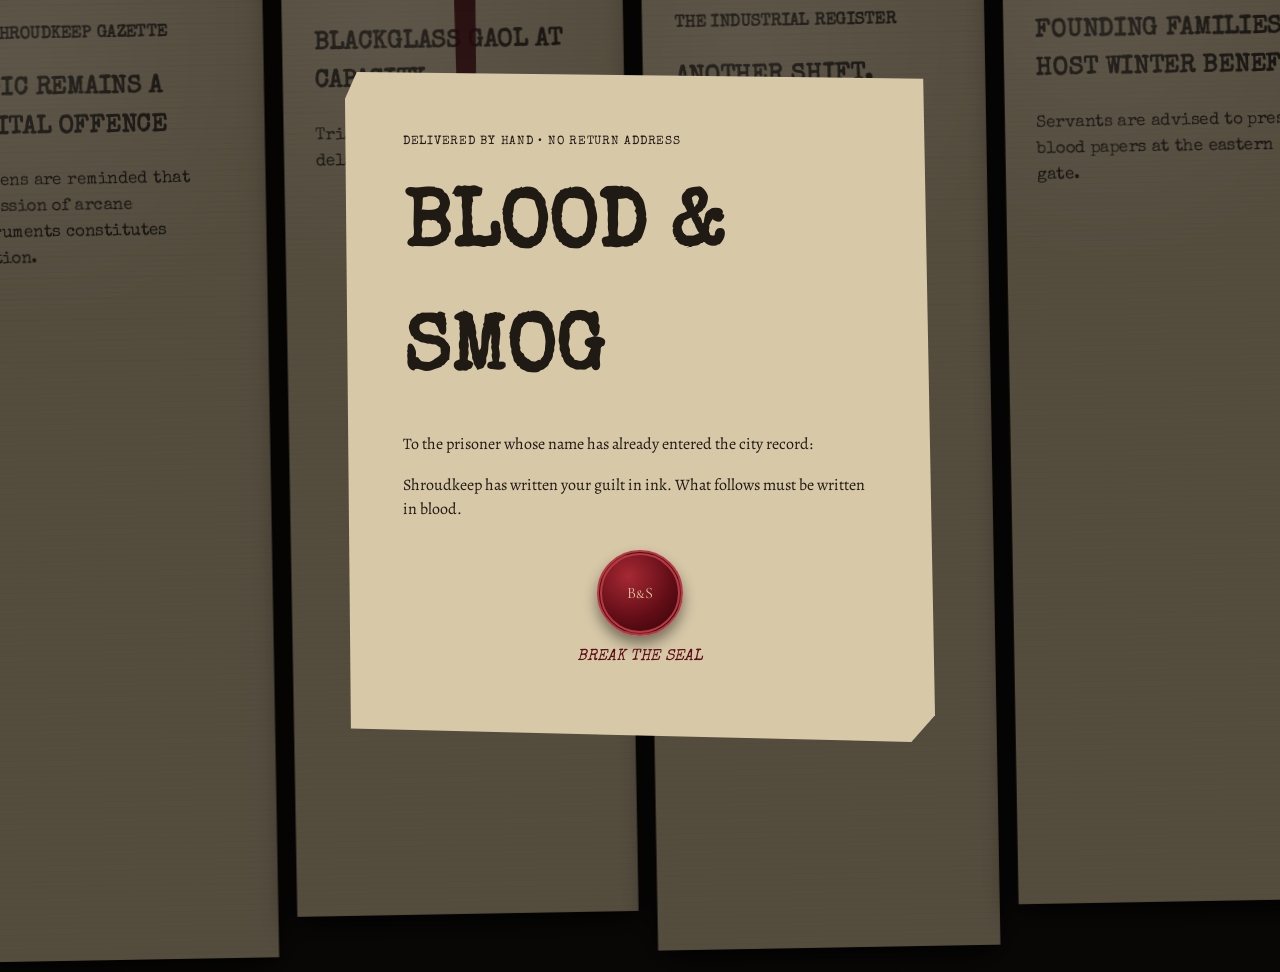
==== index.html @ d40c3304 "Add files via upload" ====
<!doctype html><html lang="en"><head><meta charset="utf-8"><meta name="viewport" content="width=device-width,initial-scale=1"><title>Blood & Smog | Break the Seal</title><link rel="stylesheet" href="styles.css"></head><body class="landing"><div class="newspaper-wall" aria-hidden="true"><div class="news-sheet n1"><b>THE SHROUDKEEP GAZETTE</b><h2>MAGIC REMAINS A CAPITAL OFFENCE</h2><p>Citizens are reminded that possession of arcane instruments constitutes sedition.</p></div><div class="news-sheet n2 blood-news"><b>EVENING EDITION</b><h2>BLACKGLASS GAOL AT CAPACITY</h2><p>Trials will proceed without delay.</p></div><div class="news-sheet n3"><b>THE INDUSTRIAL REGISTER</b><h2>ANOTHER SHIFT, ANOTHER FUNERAL</h2><p>Names of the dead have been removed by order of the foreman.</p></div><div class="news-sheet n4"><b>SOCIETY</b><h2>FOUNDING FAMILIES HOST WINTER BENEFIT</h2><p>Servants are advised to present blood papers at the eastern gate.</p></div></div><main class="sealed-letter"><p class="typed-label">Delivered by hand • No return address</p><h1>Blood &amp; Smog</h1><p>To the prisoner whose name has already entered the city record:</p><p>Shroudkeep has written your guilt in ink. What follows must be written in blood.</p><a class="seal-link" href="home.html"><span class="seal">B&amp;S</span><em>Break the Seal</em></a></main><script src="script.js"></script></body></html>
---- styles.css ----
@import url('https://fonts.googleapis.com/css2?family=Alegreya:ital,wght@0,400;0,500;0,600;0,700;1,400&family=Cormorant+SC:wght@500;600;700&family=Special+Elite&display=swap');
:root{--desk:#090909;--paper:#cdbd9e;--paper2:#e0d2b7;--ink:#211b16;--blood:#64101a;--blood2:#2e060b;--bone:#efe3ca;--brass:#86724d;--shadow:rgba(0,0,0,.75);--accent:#64101a;--accent-soft:rgba(100,16,26,.17)}*{box-sizing:border-box}html{scroll-behavior:smooth}body{margin:0;background:#070707;color:var(--bone);font-family:Alegreya,serif;line-height:1.55;min-height:100vh}button,input,select,textarea{font:inherit}a{color:inherit}.ambient{position:fixed;inset:-20%;pointer-events:none;z-index:-2}.ambient-fog{background:radial-gradient(ellipse at 15% 30%,rgba(85,88,92,.12),transparent 35%),radial-gradient(ellipse at 75% 65%,rgba(89,12,20,.13),transparent 38%),radial-gradient(ellipse at 50% 90%,rgba(34,35,38,.38),transparent 42%);filter:blur(42px);animation:fog 38s ease-in-out infinite alternate}.ambient-ash{inset:0;background-image:radial-gradient(circle,rgba(210,205,195,.25) 0 1px,transparent 1.4px),radial-gradient(circle,rgba(100,98,94,.25) 0 .7px,transparent 1.2px);background-size:53px 61px,89px 73px;animation:ash 24s linear infinite}@keyframes fog{to{transform:translate3d(6%,-3%,0) scale(1.06)}}@keyframes ash{to{background-position:-80px 150px,70px 220px}}.page-transition{position:fixed;inset:0;background:#050505;opacity:0;pointer-events:none;z-index:99;transition:.35s}.page-transition.active{opacity:1}.archive-frame{min-height:100vh;display:grid;grid-template-columns:150px 1fr;max-width:1600px;margin:auto;background:linear-gradient(90deg,#070707,#0d0c0b 12%,#090909);box-shadow:0 0 80px #000}.archive-spine{position:sticky;top:0;height:100vh;padding:42px 22px;background:linear-gradient(90deg,#0a0908,#17130f 50%,#090807);border-right:1px solid #33291d;text-align:center;color:#9e8860}.spine-title{font-family:'Special Elite',monospace;font-size:2.3rem;line-height:1.05;text-transform:uppercase}.spine-rule{height:1px;background:#6a5639;margin:28px 12px}.archive-spine p{font-family:'Cormorant SC',serif;letter-spacing:.12em;text-transform:uppercase;font-size:.82rem}.wax-seal{width:68px;height:68px;margin:54px auto 0;border-radius:50%;display:grid;place-items:center;background:radial-gradient(circle at 35% 30%,#9b2630,#5b0b13 58%,#300408);border:3px double #b43b43;box-shadow:0 5px 14px #000;font-family:'Cormorant SC',serif}.archive-main{min-width:0}.file-tabs{display:flex;align-items:flex-end;gap:5px;padding:18px 22px 0;background:#090909;overflow-x:auto}.file-tabs a{min-width:145px;padding:14px 16px 12px;text-align:center;text-decoration:none;color:#17110d;background:linear-gradient(#ad9570,#8b704c);border:1px solid #4c3c29;border-bottom:0;border-radius:13px 13px 0 0;font-family:'Special Elite',monospace;text-transform:uppercase;box-shadow:inset 0 0 20px rgba(255,255,255,.08),0 -4px 12px #000;transform:translateY(6px);transition:.2s}.file-tabs a:nth-child(even){background:linear-gradient(#9a7b56,#765b3c)}.file-tabs a:hover,.file-tabs a.active{transform:translateY(0);background:linear-gradient(#d2c09e,#a98d61)}.archive-header{padding:25px 42px 18px;border-top:1px solid #493b28;border-bottom:1px solid #30271d;background:rgba(8,8,8,.88)}.archive-header h1{font-family:'Special Elite',monospace;text-transform:uppercase;letter-spacing:.08em;margin:.1rem 0;font-size:clamp(2rem,4vw,4.4rem)}.archive-header p{margin:.2rem 0;color:#a9997f}.kicker,.typed-label{font-family:'Special Elite',monospace;text-transform:uppercase;letter-spacing:.06em;font-size:.78rem}.archive-desk{padding:34px;min-height:70vh;background:radial-gradient(ellipse at center,#171513 0,#0c0b0a 58%,#050505 100%);position:relative}.archive-desk:before{content:"";position:fixed;inset:0 0 0 150px;pointer-events:none;background:linear-gradient(110deg,transparent 44%,rgba(255,255,255,.018) 49%,transparent 52%),repeating-linear-gradient(84deg,rgba(255,255,255,.01) 0 1px,transparent 1px 5px);mix-blend-mode:screen}.archive-footer{display:flex;justify-content:space-between;padding:18px 34px;border-top:1px solid #32291e;color:#776b59;font-family:'Special Elite',monospace;font-size:.78rem}.desk-grid{display:grid;gap:22px;margin-bottom:24px}.hero-grid{grid-template-columns:minmax(0,1.8fr) minmax(260px,.7fr)}.two-col{grid-template-columns:repeat(2,minmax(0,1fr))}.paper,.note,.paper-card,.cabinet-card{color:var(--ink);position:relative;background-color:var(--paper);background-image:radial-gradient(circle at 18% 10%,rgba(255,255,255,.28),transparent 32%),repeating-linear-gradient(0deg,rgba(70,45,20,.025) 0 1px,transparent 1px 4px);box-shadow:0 18px 26px var(--shadow),inset 0 0 45px rgba(70,40,14,.08)}.paper{padding:clamp(24px,4vw,48px);clip-path:polygon(1% 1%,99% 0,100% 98%,97% 100%,2% 99%,0 4%)}.paper-large{min-height:420px}.paper h2,.paper h3,.note h3,.paper-card h3,.cabinet-card h3{font-family:'Special Elite',monospace}.type-title{font-size:clamp(2rem,4vw,4rem);line-height:1.05;margin:.3em 0}.rule{width:45%;height:1px;background:#5b4b37;margin:24px 0}.paperclip{position:absolute;right:28px;top:-5px;width:18px;height:58px;border:3px solid #51483b;border-radius:12px;transform:rotate(8deg)}.blood-mark:after{content:"";position:absolute;right:12%;top:-6%;width:58px;height:62%;background:linear-gradient(180deg,rgba(90,4,13,.92),rgba(90,4,13,.55) 32%,rgba(90,4,13,.2) 74%,transparent);filter:blur(.3px);clip-path:polygon(30% 0,70% 0,67% 63%,87% 82%,64% 100%,43% 76%);opacity:.72}.newspaper-scrap{position:absolute;left:5%;bottom:-26px;width:55%;padding:18px;background:#b8a680;transform:rotate(-4deg);box-shadow:0 8px 18px #000}.newspaper-scrap strong,.newspaper-scrap span{display:block;font-family:'Special Elite',monospace}.newspaper-scrap span{font-size:1.25rem;margin-top:6px}.pin-column{display:grid;gap:18px}.note{padding:28px;transform:rotate(.7deg)}.note:nth-child(even){transform:rotate(-.6deg)}.note:before{content:"";position:absolute;top:10px;left:50%;width:12px;height:12px;border-radius:50%;background:#2a2926;box-shadow:0 3px 4px #000}.coffee-ring:after{content:"";position:absolute;width:85px;height:85px;border-radius:50%;right:12px;bottom:10px;border:8px solid rgba(83,51,25,.12)}.stained:after{content:"";position:absolute;right:8%;top:8%;width:56px;height:72px;background:radial-gradient(circle at 50% 20%,rgba(92,7,13,.55),transparent 62%)}.card-ledger{grid-template-columns:repeat(4,minmax(0,1fr))}.paper-card{padding:24px;min-height:180px;transition:.2s}.paper-card:hover,.cabinet-card:hover,.note:hover{transform:translateY(-2px) rotate(0);box-shadow:0 22px 34px #000}.evidence-row{display:grid;grid-template-columns:1fr 1fr;gap:22px}.black-note{background:#171312;color:#d8ccb6}.black-note blockquote{font-size:1.35rem;margin:0}.torn{clip-path:polygon(0 2%,6% 0,13% 2%,22% 0,31% 2%,43% 0,55% 2%,67% 0,78% 2%,90% 0,100% 2%,99% 100%,0 98%)}.margin-note,.scribble{font-style:italic;font-size:1.05rem;color:#54131a;transform:rotate(-2deg)}.map-sheet{padding:26px}.map-heading,.section-heading{display:flex;justify-content:space-between;gap:24px;align-items:end}.map-wrap{position:relative;margin-top:20px;border:12px solid #b6a27d;box-shadow:inset 0 0 28px #46341f}.map-wrap img{display:block;width:100%;filter:sepia(.9) contrast(.95) brightness(.82)}.map-pin{position:absolute;width:21px;height:21px;border-radius:50%;background:#6d0d17;border:3px solid #d7b478;box-shadow:0 0 0 6px rgba(105,13,23,.22);cursor:pointer}.map-pin span{position:absolute;left:50%;bottom:calc(100% + 9px);transform:translateX(-50%);white-space:nowrap;padding:4px 7px;background:rgba(27,19,14,.9);color:#efe2c8;font-family:'Special Elite',monospace;font-size:.69rem}.map-readout{margin-top:18px;padding:20px;border-left:4px solid #6d0d17;background:rgba(73,47,25,.1)}.region-map{width:100%;margin-top:14px;filter:sepia(1) brightness(.75)}.tape{position:absolute;width:110px;height:30px;background:rgba(199,178,132,.58);z-index:2}.t1{left:10%;top:-8px;transform:rotate(-5deg)}.t2{right:8%;top:-7px;transform:rotate(4deg)}.lore-layout{grid-template-columns:1.6fr .8fr}.cabinet-grid{display:grid;grid-template-columns:repeat(4,minmax(0,1fr));gap:20px}.cabinet-card{padding:12px 12px 22px;text-align:center}.portrait{height:250px;background:linear-gradient(#5a5145,#292521);position:relative;overflow:hidden}.silhouette:after{content:"";position:absolute;left:50%;top:28%;width:72px;height:88px;border-radius:45% 45% 38% 38%;background:#111;transform:translateX(-50%);box-shadow:0 74px 0 35px #111}.silhouette.woman:before{content:"";position:absolute;left:50%;top:24%;width:100px;height:28px;background:#111;border-radius:50%;transform:translateX(-50%)}.silhouette.hat:before{content:"";position:absolute;left:50%;top:22%;width:120px;height:24px;background:#111;transform:translateX(-50%);box-shadow:0 -22px 0 -9px #111}.rule-grid{display:grid;grid-template-columns:repeat(3,minmax(0,1fr));gap:18px;margin-top:25px}.rule-grid article{padding:18px;border:1px solid rgba(55,40,24,.2)}.login-sheet{max-width:780px;margin:0 auto}.form-row{display:flex;gap:12px;margin-top:20px}.form-row select{flex:1;padding:14px;background:#e2d3b7;color:#211b16;border:1px solid #6b583d}.stamp-button,.dice-buttons button,.theme-btn{border:1px solid #7b232a;background:#4d0b12;color:#eadbc1;padding:11px 16px;font-family:'Special Elite',monospace;text-transform:uppercase;cursor:pointer}.stamp-button:hover,.dice-buttons button:hover,.theme-btn:hover,.theme-btn.active{background:#71131c}.secondary{background:#292322;border-color:#5c4d3b}.player-dashboard{display:none}.player-dashboard.active{display:block}.dossier-top{display:flex;justify-content:space-between;align-items:center;margin-bottom:18px}.theme-strip{display:flex;justify-content:space-between;align-items:center;gap:18px;padding:14px 18px;margin-bottom:18px;border:1px solid color-mix(in srgb,var(--accent) 45%,#403020);background:#0e0d0c}.theme-options{display:flex;flex-wrap:wrap;gap:7px}.theme-btn{padding:7px 10px;font-size:.75rem}.dossier-paper{border-top:6px solid var(--accent)}.stat-grid{display:grid;grid-template-columns:1.2fr .55fr .55fr 1.45fr;gap:14px}.stat-grid>article{padding:18px;border:1px solid rgba(55,40,24,.25)}.stat-grid>article:last-child{grid-column:1/-1}.big-number{font-size:2rem}.abilities-grid{display:grid;grid-template-columns:repeat(3,1fr);gap:8px}.ability-card{padding:12px!important;text-align:center}.ability-card .result-value{font-size:1.6rem}.ability-modifier{display:block;color:var(--accent)}.dice-buttons{display:flex;flex-wrap:wrap;gap:7px}.roll-result{display:flex;align-items:baseline;gap:12px;margin:18px 0}.roll-result strong{font-size:2.4rem}.saved-note-item{padding:9px 12px;margin:7px 0;border-left:3px solid var(--accent);background:rgba(255,255,255,.035)}.notes-grid{display:grid;grid-template-columns:repeat(2,1fr);gap:22px;margin-top:22px}.notes-grid textarea{width:100%;min-height:170px;background:rgba(255,255,255,.2);color:#211b16;border:1px solid rgba(55,40,24,.3);padding:12px}.error-message{color:#8d141f}body[data-dossier-theme=oxblood]{--accent:#7b111c}body[data-dossier-theme=emerald]{--accent:#436b4a}body[data-dossier-theme=sapphire]{--accent:#3f607f}body[data-dossier-theme=amethyst]{--accent:#72527e}body[data-dossier-theme=amber]{--accent:#9b6b2f}body[data-dossier-theme=rose]{--accent:#9f5868}body[data-dossier-theme=silver]{--accent:#878d95}
/* Landing */body.landing{overflow:hidden;background:#090706}.newspaper-wall{position:fixed;inset:-3%;display:grid;grid-template-columns:repeat(4,1fr);gap:18px;transform:rotate(-1deg) scale(1.05);filter:brightness(.42) sepia(.35)}.news-sheet{position:relative;padding:60px 30px;background:#b9aa8d;color:#241e17;box-shadow:0 10px 30px #000;font-family:'Special Elite',monospace;animation:paperShift 18s ease-in-out infinite alternate}.news-sheet:nth-child(even){transform:translateY(-4%)}.news-sheet:before{content:"";position:absolute;inset:0;background:repeating-linear-gradient(0deg,rgba(53,41,24,.04) 0 1px,transparent 1px 5px),radial-gradient(circle at 30% 10%,rgba(255,255,255,.25),transparent 28%)}.news-sheet h2{font-size:1.5rem}.blood-news:after{content:"";position:absolute;left:45%;top:-5%;width:55px;height:80%;background:linear-gradient(#650b15,rgba(101,11,21,.72),transparent);filter:blur(1px);clip-path:polygon(30% 0,72% 0,65% 62%,88% 80%,58% 100%,43% 74%)}@keyframes paperShift{to{transform:translate3d(4px,-3px,0) rotate(.2deg)}}.sealed-letter{position:relative;z-index:2;width:min(590px,calc(100% - 36px));margin:8vh auto 0;padding:48px 58px 72px;background:#d7c8a8;color:#201a14;box-shadow:0 25px 70px #000;clip-path:polygon(2% 0,98% 1%,100% 96%,96% 100%,1% 98%,0 4%)}.sealed-letter h1{font-family:'Special Elite',monospace;text-transform:uppercase;font-size:clamp(2.5rem,7vw,5rem);margin:.2em 0}.seal-link{display:flex;flex-direction:column;align-items:center;text-decoration:none;margin-top:28px}.seal{width:86px;height:86px;border-radius:50%;display:grid;place-items:center;background:radial-gradient(circle at 35% 28%,#a52934,#620d16 58%,#310509);color:#e2c59c;border:5px double #b33b44;box-shadow:0 8px 14px rgba(0,0,0,.45);font-family:'Cormorant SC',serif}.seal-link em{margin-top:9px;color:#5d0c14;font-family:'Special Elite',monospace;text-transform:uppercase}
@media(max-width:1100px){.archive-frame{grid-template-columns:1fr}.archive-spine{display:none}.archive-desk:before{inset:0}.card-ledger,.cabinet-grid{grid-template-columns:repeat(2,1fr)}.hero-grid,.lore-layout{grid-template-columns:1fr}.stat-grid{grid-template-columns:repeat(2,1fr)}.ability-panel{grid-column:1/-1}}@media(max-width:700px){.archive-desk{padding:18px}.archive-header{padding:22px}.file-tabs{padding-left:10px}.file-tabs a{min-width:120px;font-size:.74rem}.two-col,.evidence-row,.notes-grid,.card-ledger,.cabinet-grid,.rule-grid{grid-template-columns:1fr}.newspaper-scrap{position:relative;left:auto;bottom:auto;width:100%;margin-top:20px}.map-pin span{font-size:.55rem}.form-row,.dossier-top,.theme-strip{flex-direction:column;align-items:stretch}.stat-grid{grid-template-columns:1fr}.abilities-grid{grid-template-columns:repeat(3,1fr)}.newspaper-wall{grid-template-columns:repeat(2,1fr)}.sealed-letter{padding:34px 28px 60px;margin-top:4vh;max-height:92vh;overflow:auto}}
@media(prefers-reduced-motion:reduce){*,*:before,*:after{animation:none!important;transition:none!important}}
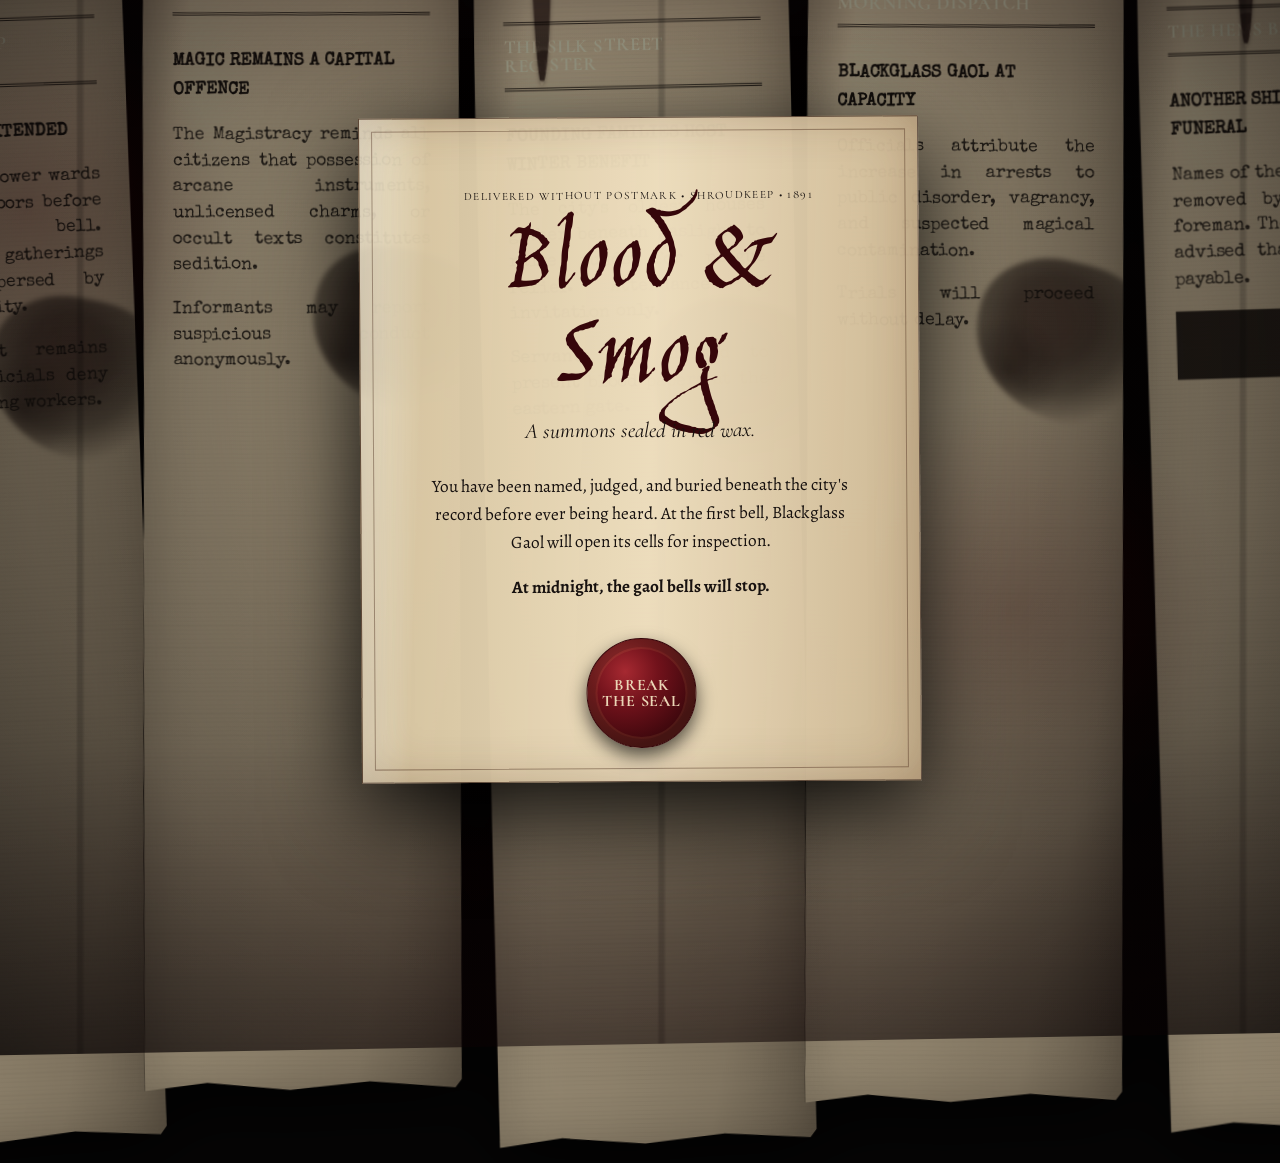
==== commit df023207: "Add files via upload" ====
--- a/index.html
+++ b/index.html
@@ -1 +1,39 @@
-<!doctype html><html lang="en"><head><meta charset="utf-8"><meta name="viewport" content="width=device-width,initial-scale=1"><title>Blood & Smog | Break the Seal</title><link rel="stylesheet" href="styles.css"></head><body class="landing"><div class="newspaper-wall" aria-hidden="true"><div class="news-sheet n1"><b>THE SHROUDKEEP GAZETTE</b><h2>MAGIC REMAINS A CAPITAL OFFENCE</h2><p>Citizens are reminded that possession of arcane instruments constitutes sedition.</p></div><div class="news-sheet n2 blood-news"><b>EVENING EDITION</b><h2>BLACKGLASS GAOL AT CAPACITY</h2><p>Trials will proceed without delay.</p></div><div class="news-sheet n3"><b>THE INDUSTRIAL REGISTER</b><h2>ANOTHER SHIFT, ANOTHER FUNERAL</h2><p>Names of the dead have been removed by order of the foreman.</p></div><div class="news-sheet n4"><b>SOCIETY</b><h2>FOUNDING FAMILIES HOST WINTER BENEFIT</h2><p>Servants are advised to present blood papers at the eastern gate.</p></div></div><main class="sealed-letter"><p class="typed-label">Delivered by hand • No return address</p><h1>Blood &amp; Smog</h1><p>To the prisoner whose name has already entered the city record:</p><p>Shroudkeep has written your guilt in ink. What follows must be written in blood.</p><a class="seal-link" href="home.html"><span class="seal">B&amp;S</span><em>Break the Seal</em></a></main><script src="script.js"></script></body></html>+<!doctype html>
+<html lang="en">
+<head>
+  <meta charset="utf-8">
+  <meta name="viewport" content="width=device-width, initial-scale=1">
+  <meta name="description" content="Blood & Smog — a gothic horror campaign set in Shroudkeep, 1891.">
+  <title>Blood & Smog | Break the Seal</title>
+  <link rel="stylesheet" href="styles.css">
+</head>
+<body class="landing-page">
+  <div class="newspaper-wall" aria-hidden="true">
+    <article class="news-column"><h2>The Shroudkeep Chronicle</h2><strong>PLAGUE CURFEW EXTENDED</strong><p>Citizens of the lower wards are ordered indoors before the ninth bell. Unauthorized gatherings will be dispersed by Sentinel authority.</p><p>Factory output remains unaffected. Officials deny reports of missing workers.</p></article>
+    <article class="news-column"><h2>Evening Gazette</h2><strong>MAGIC REMAINS A CAPITAL OFFENCE</strong><p>The Magistracy reminds all citizens that possession of arcane instruments, unlicensed charms, or occult texts constitutes sedition.</p><p>Informants may report suspicious conduct anonymously.</p></article>
+    <article class="news-column"><h2>The Silk Street Register</h2><strong>FOUNDING FAMILIES HOST WINTER BENEFIT</strong><p>The city's oldest houses gather beneath gaslight to raise funds for plague relief. Attendance by invitation only.</p><p>Servants are advised to present blood papers at the eastern gate.</p></article>
+    <article class="news-column"><h2>Morning Dispatch</h2><strong>BLACKGLASS GAOL AT CAPACITY</strong><p>Officials attribute the increase in arrests to public disorder, vagrancy, and suspected magical contamination.</p><p>Trials will proceed without delay.</p></article>
+    <article class="news-column"><h2>The Hems Broadside</h2><strong>ANOTHER SHIFT, ANOTHER FUNERAL</strong><p>Names of the dead have been removed by order of the foreman. Their families are advised that debts remain payable.</p><p class="redacted">Someone is keeping a second list.</p></article>
+  </div>
+
+  <main class="letter" aria-label="Sealed campaign invitation">
+    <p class="document-kicker">Delivered without postmark • Shroudkeep • 1891</p>
+    <h1 class="landing-title">Blood &amp; Smog</h1>
+    <p class="landing-subtitle">A summons sealed in red wax.</p>
+    <p class="letter-copy">You have been named, judged, and buried beneath the city's record before ever being heard. At the first bell, Blackglass Gaol will open its cells for inspection.</p>
+    <p class="letter-copy"><strong>At midnight, the gaol bells will stop.</strong></p>
+    <button class="seal-button" id="breakSeal" aria-label="Break the wax seal and enter">Break<br>the Seal</button>
+  </main>
+
+  <div class="transition-overlay" id="transitionOverlay"></div>
+  <script>
+    document.getElementById('breakSeal').addEventListener('click', () => {
+      const crack = document.createElement('div');
+      crack.className = 'seal-crack';
+      document.body.appendChild(crack);
+      document.getElementById('transitionOverlay').classList.add('active');
+      setTimeout(() => window.location.href = 'home.html', 900);
+    });
+  </script>
+<script src="script.js"></script></body>
+</html>
--- a/styles.css
+++ b/styles.css
@@ -1,5 +1,487 @@
-@import url('https://fonts.googleapis.com/css2?family=Alegreya:ital,wght@0,400;0,500;0,600;0,700;1,400&family=Cormorant+SC:wght@500;600;700&family=Special+Elite&display=swap');
-:root{--desk:#090909;--paper:#cdbd9e;--paper2:#e0d2b7;--ink:#211b16;--blood:#64101a;--blood2:#2e060b;--bone:#efe3ca;--brass:#86724d;--shadow:rgba(0,0,0,.75);--accent:#64101a;--accent-soft:rgba(100,16,26,.17)}*{box-sizing:border-box}html{scroll-behavior:smooth}body{margin:0;background:#070707;color:var(--bone);font-family:Alegreya,serif;line-height:1.55;min-height:100vh}button,input,select,textarea{font:inherit}a{color:inherit}.ambient{position:fixed;inset:-20%;pointer-events:none;z-index:-2}.ambient-fog{background:radial-gradient(ellipse at 15% 30%,rgba(85,88,92,.12),transparent 35%),radial-gradient(ellipse at 75% 65%,rgba(89,12,20,.13),transparent 38%),radial-gradient(ellipse at 50% 90%,rgba(34,35,38,.38),transparent 42%);filter:blur(42px);animation:fog 38s ease-in-out infinite alternate}.ambient-ash{inset:0;background-image:radial-gradient(circle,rgba(210,205,195,.25) 0 1px,transparent 1.4px),radial-gradient(circle,rgba(100,98,94,.25) 0 .7px,transparent 1.2px);background-size:53px 61px,89px 73px;animation:ash 24s linear infinite}@keyframes fog{to{transform:translate3d(6%,-3%,0) scale(1.06)}}@keyframes ash{to{background-position:-80px 150px,70px 220px}}.page-transition{position:fixed;inset:0;background:#050505;opacity:0;pointer-events:none;z-index:99;transition:.35s}.page-transition.active{opacity:1}.archive-frame{min-height:100vh;display:grid;grid-template-columns:150px 1fr;max-width:1600px;margin:auto;background:linear-gradient(90deg,#070707,#0d0c0b 12%,#090909);box-shadow:0 0 80px #000}.archive-spine{position:sticky;top:0;height:100vh;padding:42px 22px;background:linear-gradient(90deg,#0a0908,#17130f 50%,#090807);border-right:1px solid #33291d;text-align:center;color:#9e8860}.spine-title{font-family:'Special Elite',monospace;font-size:2.3rem;line-height:1.05;text-transform:uppercase}.spine-rule{height:1px;background:#6a5639;margin:28px 12px}.archive-spine p{font-family:'Cormorant SC',serif;letter-spacing:.12em;text-transform:uppercase;font-size:.82rem}.wax-seal{width:68px;height:68px;margin:54px auto 0;border-radius:50%;display:grid;place-items:center;background:radial-gradient(circle at 35% 30%,#9b2630,#5b0b13 58%,#300408);border:3px double #b43b43;box-shadow:0 5px 14px #000;font-family:'Cormorant SC',serif}.archive-main{min-width:0}.file-tabs{display:flex;align-items:flex-end;gap:5px;padding:18px 22px 0;background:#090909;overflow-x:auto}.file-tabs a{min-width:145px;padding:14px 16px 12px;text-align:center;text-decoration:none;color:#17110d;background:linear-gradient(#ad9570,#8b704c);border:1px solid #4c3c29;border-bottom:0;border-radius:13px 13px 0 0;font-family:'Special Elite',monospace;text-transform:uppercase;box-shadow:inset 0 0 20px rgba(255,255,255,.08),0 -4px 12px #000;transform:translateY(6px);transition:.2s}.file-tabs a:nth-child(even){background:linear-gradient(#9a7b56,#765b3c)}.file-tabs a:hover,.file-tabs a.active{transform:translateY(0);background:linear-gradient(#d2c09e,#a98d61)}.archive-header{padding:25px 42px 18px;border-top:1px solid #493b28;border-bottom:1px solid #30271d;background:rgba(8,8,8,.88)}.archive-header h1{font-family:'Special Elite',monospace;text-transform:uppercase;letter-spacing:.08em;margin:.1rem 0;font-size:clamp(2rem,4vw,4.4rem)}.archive-header p{margin:.2rem 0;color:#a9997f}.kicker,.typed-label{font-family:'Special Elite',monospace;text-transform:uppercase;letter-spacing:.06em;font-size:.78rem}.archive-desk{padding:34px;min-height:70vh;background:radial-gradient(ellipse at center,#171513 0,#0c0b0a 58%,#050505 100%);position:relative}.archive-desk:before{content:"";position:fixed;inset:0 0 0 150px;pointer-events:none;background:linear-gradient(110deg,transparent 44%,rgba(255,255,255,.018) 49%,transparent 52%),repeating-linear-gradient(84deg,rgba(255,255,255,.01) 0 1px,transparent 1px 5px);mix-blend-mode:screen}.archive-footer{display:flex;justify-content:space-between;padding:18px 34px;border-top:1px solid #32291e;color:#776b59;font-family:'Special Elite',monospace;font-size:.78rem}.desk-grid{display:grid;gap:22px;margin-bottom:24px}.hero-grid{grid-template-columns:minmax(0,1.8fr) minmax(260px,.7fr)}.two-col{grid-template-columns:repeat(2,minmax(0,1fr))}.paper,.note,.paper-card,.cabinet-card{color:var(--ink);position:relative;background-color:var(--paper);background-image:radial-gradient(circle at 18% 10%,rgba(255,255,255,.28),transparent 32%),repeating-linear-gradient(0deg,rgba(70,45,20,.025) 0 1px,transparent 1px 4px);box-shadow:0 18px 26px var(--shadow),inset 0 0 45px rgba(70,40,14,.08)}.paper{padding:clamp(24px,4vw,48px);clip-path:polygon(1% 1%,99% 0,100% 98%,97% 100%,2% 99%,0 4%)}.paper-large{min-height:420px}.paper h2,.paper h3,.note h3,.paper-card h3,.cabinet-card h3{font-family:'Special Elite',monospace}.type-title{font-size:clamp(2rem,4vw,4rem);line-height:1.05;margin:.3em 0}.rule{width:45%;height:1px;background:#5b4b37;margin:24px 0}.paperclip{position:absolute;right:28px;top:-5px;width:18px;height:58px;border:3px solid #51483b;border-radius:12px;transform:rotate(8deg)}.blood-mark:after{content:"";position:absolute;right:12%;top:-6%;width:58px;height:62%;background:linear-gradient(180deg,rgba(90,4,13,.92),rgba(90,4,13,.55) 32%,rgba(90,4,13,.2) 74%,transparent);filter:blur(.3px);clip-path:polygon(30% 0,70% 0,67% 63%,87% 82%,64% 100%,43% 76%);opacity:.72}.newspaper-scrap{position:absolute;left:5%;bottom:-26px;width:55%;padding:18px;background:#b8a680;transform:rotate(-4deg);box-shadow:0 8px 18px #000}.newspaper-scrap strong,.newspaper-scrap span{display:block;font-family:'Special Elite',monospace}.newspaper-scrap span{font-size:1.25rem;margin-top:6px}.pin-column{display:grid;gap:18px}.note{padding:28px;transform:rotate(.7deg)}.note:nth-child(even){transform:rotate(-.6deg)}.note:before{content:"";position:absolute;top:10px;left:50%;width:12px;height:12px;border-radius:50%;background:#2a2926;box-shadow:0 3px 4px #000}.coffee-ring:after{content:"";position:absolute;width:85px;height:85px;border-radius:50%;right:12px;bottom:10px;border:8px solid rgba(83,51,25,.12)}.stained:after{content:"";position:absolute;right:8%;top:8%;width:56px;height:72px;background:radial-gradient(circle at 50% 20%,rgba(92,7,13,.55),transparent 62%)}.card-ledger{grid-template-columns:repeat(4,minmax(0,1fr))}.paper-card{padding:24px;min-height:180px;transition:.2s}.paper-card:hover,.cabinet-card:hover,.note:hover{transform:translateY(-2px) rotate(0);box-shadow:0 22px 34px #000}.evidence-row{display:grid;grid-template-columns:1fr 1fr;gap:22px}.black-note{background:#171312;color:#d8ccb6}.black-note blockquote{font-size:1.35rem;margin:0}.torn{clip-path:polygon(0 2%,6% 0,13% 2%,22% 0,31% 2%,43% 0,55% 2%,67% 0,78% 2%,90% 0,100% 2%,99% 100%,0 98%)}.margin-note,.scribble{font-style:italic;font-size:1.05rem;color:#54131a;transform:rotate(-2deg)}.map-sheet{padding:26px}.map-heading,.section-heading{display:flex;justify-content:space-between;gap:24px;align-items:end}.map-wrap{position:relative;margin-top:20px;border:12px solid #b6a27d;box-shadow:inset 0 0 28px #46341f}.map-wrap img{display:block;width:100%;filter:sepia(.9) contrast(.95) brightness(.82)}.map-pin{position:absolute;width:21px;height:21px;border-radius:50%;background:#6d0d17;border:3px solid #d7b478;box-shadow:0 0 0 6px rgba(105,13,23,.22);cursor:pointer}.map-pin span{position:absolute;left:50%;bottom:calc(100% + 9px);transform:translateX(-50%);white-space:nowrap;padding:4px 7px;background:rgba(27,19,14,.9);color:#efe2c8;font-family:'Special Elite',monospace;font-size:.69rem}.map-readout{margin-top:18px;padding:20px;border-left:4px solid #6d0d17;background:rgba(73,47,25,.1)}.region-map{width:100%;margin-top:14px;filter:sepia(1) brightness(.75)}.tape{position:absolute;width:110px;height:30px;background:rgba(199,178,132,.58);z-index:2}.t1{left:10%;top:-8px;transform:rotate(-5deg)}.t2{right:8%;top:-7px;transform:rotate(4deg)}.lore-layout{grid-template-columns:1.6fr .8fr}.cabinet-grid{display:grid;grid-template-columns:repeat(4,minmax(0,1fr));gap:20px}.cabinet-card{padding:12px 12px 22px;text-align:center}.portrait{height:250px;background:linear-gradient(#5a5145,#292521);position:relative;overflow:hidden}.silhouette:after{content:"";position:absolute;left:50%;top:28%;width:72px;height:88px;border-radius:45% 45% 38% 38%;background:#111;transform:translateX(-50%);box-shadow:0 74px 0 35px #111}.silhouette.woman:before{content:"";position:absolute;left:50%;top:24%;width:100px;height:28px;background:#111;border-radius:50%;transform:translateX(-50%)}.silhouette.hat:before{content:"";position:absolute;left:50%;top:22%;width:120px;height:24px;background:#111;transform:translateX(-50%);box-shadow:0 -22px 0 -9px #111}.rule-grid{display:grid;grid-template-columns:repeat(3,minmax(0,1fr));gap:18px;margin-top:25px}.rule-grid article{padding:18px;border:1px solid rgba(55,40,24,.2)}.login-sheet{max-width:780px;margin:0 auto}.form-row{display:flex;gap:12px;margin-top:20px}.form-row select{flex:1;padding:14px;background:#e2d3b7;color:#211b16;border:1px solid #6b583d}.stamp-button,.dice-buttons button,.theme-btn{border:1px solid #7b232a;background:#4d0b12;color:#eadbc1;padding:11px 16px;font-family:'Special Elite',monospace;text-transform:uppercase;cursor:pointer}.stamp-button:hover,.dice-buttons button:hover,.theme-btn:hover,.theme-btn.active{background:#71131c}.secondary{background:#292322;border-color:#5c4d3b}.player-dashboard{display:none}.player-dashboard.active{display:block}.dossier-top{display:flex;justify-content:space-between;align-items:center;margin-bottom:18px}.theme-strip{display:flex;justify-content:space-between;align-items:center;gap:18px;padding:14px 18px;margin-bottom:18px;border:1px solid color-mix(in srgb,var(--accent) 45%,#403020);background:#0e0d0c}.theme-options{display:flex;flex-wrap:wrap;gap:7px}.theme-btn{padding:7px 10px;font-size:.75rem}.dossier-paper{border-top:6px solid var(--accent)}.stat-grid{display:grid;grid-template-columns:1.2fr .55fr .55fr 1.45fr;gap:14px}.stat-grid>article{padding:18px;border:1px solid rgba(55,40,24,.25)}.stat-grid>article:last-child{grid-column:1/-1}.big-number{font-size:2rem}.abilities-grid{display:grid;grid-template-columns:repeat(3,1fr);gap:8px}.ability-card{padding:12px!important;text-align:center}.ability-card .result-value{font-size:1.6rem}.ability-modifier{display:block;color:var(--accent)}.dice-buttons{display:flex;flex-wrap:wrap;gap:7px}.roll-result{display:flex;align-items:baseline;gap:12px;margin:18px 0}.roll-result strong{font-size:2.4rem}.saved-note-item{padding:9px 12px;margin:7px 0;border-left:3px solid var(--accent);background:rgba(255,255,255,.035)}.notes-grid{display:grid;grid-template-columns:repeat(2,1fr);gap:22px;margin-top:22px}.notes-grid textarea{width:100%;min-height:170px;background:rgba(255,255,255,.2);color:#211b16;border:1px solid rgba(55,40,24,.3);padding:12px}.error-message{color:#8d141f}body[data-dossier-theme=oxblood]{--accent:#7b111c}body[data-dossier-theme=emerald]{--accent:#436b4a}body[data-dossier-theme=sapphire]{--accent:#3f607f}body[data-dossier-theme=amethyst]{--accent:#72527e}body[data-dossier-theme=amber]{--accent:#9b6b2f}body[data-dossier-theme=rose]{--accent:#9f5868}body[data-dossier-theme=silver]{--accent:#878d95}
-/* Landing */body.landing{overflow:hidden;background:#090706}.newspaper-wall{position:fixed;inset:-3%;display:grid;grid-template-columns:repeat(4,1fr);gap:18px;transform:rotate(-1deg) scale(1.05);filter:brightness(.42) sepia(.35)}.news-sheet{position:relative;padding:60px 30px;background:#b9aa8d;color:#241e17;box-shadow:0 10px 30px #000;font-family:'Special Elite',monospace;animation:paperShift 18s ease-in-out infinite alternate}.news-sheet:nth-child(even){transform:translateY(-4%)}.news-sheet:before{content:"";position:absolute;inset:0;background:repeating-linear-gradient(0deg,rgba(53,41,24,.04) 0 1px,transparent 1px 5px),radial-gradient(circle at 30% 10%,rgba(255,255,255,.25),transparent 28%)}.news-sheet h2{font-size:1.5rem}.blood-news:after{content:"";position:absolute;left:45%;top:-5%;width:55px;height:80%;background:linear-gradient(#650b15,rgba(101,11,21,.72),transparent);filter:blur(1px);clip-path:polygon(30% 0,72% 0,65% 62%,88% 80%,58% 100%,43% 74%)}@keyframes paperShift{to{transform:translate3d(4px,-3px,0) rotate(.2deg)}}.sealed-letter{position:relative;z-index:2;width:min(590px,calc(100% - 36px));margin:8vh auto 0;padding:48px 58px 72px;background:#d7c8a8;color:#201a14;box-shadow:0 25px 70px #000;clip-path:polygon(2% 0,98% 1%,100% 96%,96% 100%,1% 98%,0 4%)}.sealed-letter h1{font-family:'Special Elite',monospace;text-transform:uppercase;font-size:clamp(2.5rem,7vw,5rem);margin:.2em 0}.seal-link{display:flex;flex-direction:column;align-items:center;text-decoration:none;margin-top:28px}.seal{width:86px;height:86px;border-radius:50%;display:grid;place-items:center;background:radial-gradient(circle at 35% 28%,#a52934,#620d16 58%,#310509);color:#e2c59c;border:5px double #b33b44;box-shadow:0 8px 14px rgba(0,0,0,.45);font-family:'Cormorant SC',serif}.seal-link em{margin-top:9px;color:#5d0c14;font-family:'Special Elite',monospace;text-transform:uppercase}
-@media(max-width:1100px){.archive-frame{grid-template-columns:1fr}.archive-spine{display:none}.archive-desk:before{inset:0}.card-ledger,.cabinet-grid{grid-template-columns:repeat(2,1fr)}.hero-grid,.lore-layout{grid-template-columns:1fr}.stat-grid{grid-template-columns:repeat(2,1fr)}.ability-panel{grid-column:1/-1}}@media(max-width:700px){.archive-desk{padding:18px}.archive-header{padding:22px}.file-tabs{padding-left:10px}.file-tabs a{min-width:120px;font-size:.74rem}.two-col,.evidence-row,.notes-grid,.card-ledger,.cabinet-grid,.rule-grid{grid-template-columns:1fr}.newspaper-scrap{position:relative;left:auto;bottom:auto;width:100%;margin-top:20px}.map-pin span{font-size:.55rem}.form-row,.dossier-top,.theme-strip{flex-direction:column;align-items:stretch}.stat-grid{grid-template-columns:1fr}.abilities-grid{grid-template-columns:repeat(3,1fr)}.newspaper-wall{grid-template-columns:repeat(2,1fr)}.sealed-letter{padding:34px 28px 60px;margin-top:4vh;max-height:92vh;overflow:auto}}
-@media(prefers-reduced-motion:reduce){*,*:before,*:after{animation:none!important;transition:none!important}}
+@import url('https://fonts.googleapis.com/css2?family=Alegreya:ital,wght@0,400;0,500;0,600;0,700;1,400;1,600&family=Cormorant+Garamond:ital,wght@0,500;0,600;0,700;1,600&family=Cormorant+SC:wght@500;600;700&family=Jim+Nightshade&family=Special+Elite&family=Grenze+Gotisch:wght@400;500;600;700&display=swap');
+
+:root{
+  --ink:#17110f;--ink-soft:#2b201c;--paper:#d8c8aa;--paper-light:#eee3ce;--paper-dim:#b9a98f;
+  --blood:#6f0f18;--blood-dark:#2b0509;--blood-bright:#a01520;--gold:#b99858;--bronze:#755e3f;
+  --night:#070606;--panel:rgba(18,12,11,.91);--line:rgba(185,152,88,.34);--shadow:rgba(0,0,0,.78);
+}
+*{box-sizing:border-box}html{scroll-behavior:smooth}body{margin:0;color:var(--paper-light);font-family:'Alegreya',serif;background:#080606;line-height:1.62;min-height:100vh}a{color:inherit}button,input,select,textarea{font:inherit}
+body:not(.landing-page)::before{content:"";position:fixed;inset:0;z-index:-5;background:
+radial-gradient(circle at 8% 18%,rgba(130,12,23,.18),transparent 26%),
+radial-gradient(circle at 93% 27%,rgba(150,38,25,.14),transparent 24%),
+linear-gradient(rgba(7,5,5,.82),rgba(7,5,5,.93)),
+repeating-radial-gradient(ellipse at center,#17100f 0 2px,#0c0808 3px 7px);background-size:auto,auto,auto,40px 34px}
+body:not(.landing-page)::after{content:"";position:fixed;inset:-12%;z-index:-4;pointer-events:none;background:radial-gradient(circle at 18% 48%,rgba(135,24,21,.18),transparent 19%),radial-gradient(circle at 83% 55%,rgba(155,43,24,.14),transparent 18%);filter:blur(18px);animation:candleFlicker 7s ease-in-out infinite alternate}
+@keyframes candleFlicker{0%,100%{opacity:.42;transform:scale(1)}35%{opacity:.65;transform:scale(1.025)}67%{opacity:.5;transform:scale(.99)}}
+.ash,.soot-layer,.fog-layer,.blood-rain{position:fixed;inset:0;pointer-events:none;z-index:-2}.ash,.soot-layer{opacity:.22;background-image:radial-gradient(circle,rgba(230,218,195,.45) 0 1px,transparent 1.5px);background-size:31px 37px;animation:drift 25s linear infinite}.blood-rain{opacity:.22;background:repeating-linear-gradient(96deg,transparent 0 8vw,rgba(111,15,24,.17) 8.1vw 8.23vw,transparent 8.35vw 15vw);transform:translateY(-45%);animation:bloodFall 24s linear infinite}.fog-layer{background:radial-gradient(ellipse at 20% 60%,rgba(210,200,190,.07),transparent 45%),radial-gradient(ellipse at 80% 35%,rgba(210,200,190,.06),transparent 42%);animation:fogMove 30s ease-in-out infinite alternate}
+@keyframes drift{to{transform:translate3d(-80px,120px,0)}}@keyframes bloodFall{to{transform:translateY(45%)}}@keyframes fogMove{to{transform:translateX(5%) scale(1.05)}}
+.site-shell{min-height:100vh;position:relative}.container{width:min(1120px,calc(100% - 32px));margin:0 auto;padding:34px 0 70px}.main-header{text-align:center;padding:42px 20px 22px;background:linear-gradient(180deg,rgba(4,3,3,.96),rgba(10,7,7,.83) 72%,transparent)}
+.eyebrow,.record-label,.update-date,.objective-status,.status,.danger-chip{font-family:'Cormorant SC',serif;text-transform:uppercase;letter-spacing:.13em;font-weight:700}.eyebrow{margin:0;color:var(--gold);font-size:.84rem}.title-main,.landing-title{font-family:'Jim Nightshade',cursive;font-weight:400}.title-main{font-size:clamp(3rem,7vw,5.6rem);line-height:.9;margin:.18em 0;color:#f0e5d1;text-shadow:0 3px 22px rgba(115,0,12,.52)}.subtitle{font-family:'Cormorant Garamond',serif;font-size:clamp(1.2rem,2.5vw,1.75rem);margin:.35rem 0;color:var(--paper-dim);font-style:italic}.divider{width:min(460px,70%);height:1px;margin:22px auto 0;background:linear-gradient(90deg,transparent,var(--gold),var(--blood),var(--gold),transparent);box-shadow:0 0 12px rgba(111,15,24,.55)}
+.main-nav{position:sticky;top:0;z-index:40;display:flex;justify-content:center;flex-wrap:wrap;gap:3px;padding:9px 14px;background:rgba(8,5,5,.94);border-block:1px solid rgba(185,152,88,.2);backdrop-filter:blur(12px)}.nav-link{font-family:'Cormorant SC',serif;text-transform:uppercase;letter-spacing:.08em;text-decoration:none;padding:10px 14px;color:var(--paper-dim);font-size:.9rem;position:relative}.nav-link::after{content:"";position:absolute;left:50%;right:50%;bottom:6px;height:1px;background:var(--blood-bright);transition:.25s}.nav-link:hover,.nav-link.active{color:#fff2df}.nav-link:hover::after,.nav-link.active::after{left:14px;right:14px}.nav-link.special{color:#d9b76e}
+.section,.intro-hero,.login-container,.dashboard-section,.map-details,.warning-box{background:linear-gradient(145deg,rgba(26,18,16,.94),rgba(10,7,7,.94));border:1px solid var(--line);box-shadow:0 18px 50px var(--shadow),inset 0 0 40px rgba(111,15,24,.04);position:relative}.section,.intro-hero,.login-container,.dashboard-section{padding:clamp(24px,4vw,42px);margin-bottom:24px}.section::before,.intro-hero::before,.dashboard-section::before,.login-container::before{content:"";position:absolute;inset:8px;border:1px solid rgba(185,152,88,.08);pointer-events:none}
+h1,h2,h3,h4{font-family:'Cormorant Garamond',serif;color:#f0dfc1;line-height:1.05}h2{font-size:clamp(2rem,4vw,3.15rem);margin:.1em 0 .55em}h3{font-size:clamp(1.35rem,2.4vw,1.9rem);margin:.2em 0 .55em}h4{font-size:1.2rem;margin:.2em 0 .55em}.section>h2,.dashboard-section>h3,.card h3,.rule-card h3,.dossier-card h3,.location-card h3{font-family:'Cormorant SC',serif;text-transform:uppercase;letter-spacing:.055em}.record-label{font-size:.78rem;color:var(--gold);margin:0 0 8px}.hero-text{font-size:1.14rem}.card-grid,.rule-grid,.dossier-grid,.location-grid,.info-grid,.objective-grid,.evidence-grid{display:grid;grid-template-columns:repeat(auto-fit,minmax(min(100%,260px),1fr));gap:18px}.card,.rule-card,.dossier-card,.location-card,.info-card,.objective-card,.evidence-card,.stat-card{background:rgba(9,6,6,.68);border:1px solid rgba(185,152,88,.25);padding:22px;box-shadow:inset 0 0 24px rgba(111,15,24,.05)}.warning-box{padding:20px;border-left:4px solid var(--blood);margin:22px 0}.update-list{display:grid;gap:12px}.update-item{padding:16px 18px;border-left:2px solid var(--gold);background:rgba(0,0,0,.24)}.update-date{font-size:.76rem;color:var(--gold)}.status,.danger-chip,.objective-status{display:inline-block;font-size:.72rem;padding:5px 9px;border:1px solid rgba(185,152,88,.32);color:var(--paper-light)}.status-danger,.status-hostile{border-color:#8e1b26;color:#f0b1b6}.status-ally,.status-confirmed{border-color:#707b55;color:#d9e1bc}.status-suspected,.status-missing{border-color:#9a6e32;color:#efcf98}.status-unknown{border-color:#665c70;color:#d7cbe4}
+.main-footer{text-align:center;padding:34px 20px 50px;color:var(--paper-dim);border-top:1px solid rgba(185,152,88,.18);background:rgba(5,3,3,.75)}.footer-quote{font-family:'Cormorant Garamond',serif;font-style:italic;font-size:1.15rem}
+/* Landing */
+body.landing-page{overflow:hidden;display:grid;place-items:center;background:#080505;position:relative}.newspaper-wall{position:fixed;inset:-4%;display:grid;grid-template-columns:repeat(5,minmax(260px,1fr));gap:18px;padding:7vh 2vw;z-index:0;transform:rotate(-.6deg) scale(1.04);animation:paperDrift 18s ease-in-out infinite alternate}.newspaper-wall::after{content:"";position:absolute;inset:0;background:radial-gradient(circle at 50% 45%,transparent 0 26%,rgba(5,2,2,.35) 62%,rgba(3,1,1,.82) 100%),linear-gradient(90deg,rgba(111,15,24,.13),transparent 25% 75%,rgba(111,15,24,.11));pointer-events:none}.news-column{position:relative;min-height:115vh;padding:58px 30px;background:linear-gradient(rgba(188,160,127,.88),rgba(127,101,78,.84));color:#241916;font-family:'Special Elite',monospace;box-shadow:0 0 30px #000;border:1px solid rgba(31,17,12,.55);filter:sepia(.6) contrast(1.12) brightness(.65);overflow:hidden}.news-column:nth-child(even){transform:translateY(-2.5%)}.news-column h2{font-family:'Cormorant SC',serif;text-transform:uppercase;font-size:1.15rem;border-bottom:2px solid #2a1916;padding-bottom:14px}.news-column strong{display:block;margin:30px 0 16px}.news-column::before,.news-column::after{content:"";position:absolute;border-radius:50%;background:radial-gradient(circle at 40% 35%,rgba(124,6,14,.78),rgba(54,0,6,.72) 58%,transparent 72%);filter:blur(2px)}.news-column::before{width:120px;height:170px;top:31%;right:-25px;transform:rotate(14deg)}.news-column::after{width:75px;height:220px;top:-40px;left:42%;border-radius:45% 50% 70% 60%;animation:slowDrip 11s ease-in-out infinite alternate}.redacted{background:#241313;color:transparent;padding:7px}.letter{position:relative;z-index:20;width:min(560px,calc(100vw - 34px));max-height:calc(100vh - 50px);overflow:auto;text-align:center;padding:clamp(32px,6vw,58px) clamp(28px,6vw,62px) 66px;color:var(--ink);background:linear-gradient(92deg,rgba(255,248,224,.88),rgba(220,202,166,.96) 12%,rgba(238,222,190,.98) 52%,rgba(207,185,148,.95));border:1px solid rgba(57,35,24,.75);box-shadow:0 28px 90px rgba(0,0,0,.9),inset 0 0 50px rgba(72,38,24,.25);transform:rotate(-.35deg);isolation:isolate}.letter::before{content:"";position:absolute;inset:12px;border:1px solid rgba(70,39,25,.42);z-index:-1}.document-kicker{font-family:'Cormorant SC',serif;text-transform:uppercase;letter-spacing:.12em;font-size:.7rem}.landing-title{font-size:clamp(3.5rem,10vw,6.6rem);margin:.1em 0 0;line-height:.9;color:#35060a;text-shadow:none}.landing-subtitle{font-family:'Cormorant Garamond',serif;font-style:italic;font-size:1.35rem;margin:.4rem 0 1.5rem}.letter-copy{font-size:1.08rem}.seal-button{width:110px;height:110px;margin:20px auto -118px;border-radius:50%;border:1px solid #35070b;color:#ead6b6;background:radial-gradient(circle at 35% 30%,#a62931 0,#71121b 32%,#3b070c 72%);font-family:'Cormorant SC',serif;text-transform:uppercase;letter-spacing:.05em;font-weight:700;line-height:1.05;cursor:pointer;box-shadow:0 8px 18px rgba(0,0,0,.65),inset 0 0 0 8px rgba(38,3,7,.18),inset 0 0 0 10px rgba(226,174,104,.1);transition:.25s}.seal-button:hover{transform:scale(1.06) rotate(-2deg);filter:brightness(1.15)}.transition-overlay,.page-transition{position:fixed;inset:0;z-index:999;pointer-events:none;background:#120508;opacity:0;transition:opacity .75s}.transition-overlay.active,.page-transition.active{opacity:1}.seal-crack{position:fixed;inset:0;z-index:1000;pointer-events:none;background:radial-gradient(circle at center,rgba(255,238,208,.25),transparent 18%);animation:flash .7s forwards}
+@keyframes paperDrift{to{transform:rotate(.5deg) scale(1.06) translateX(-1.2%)}}@keyframes slowDrip{to{transform:translateY(220px) scaleY(1.25)}}@keyframes flash{to{opacity:0}} 
+/* Map */.map-frame{padding:14px;background:#1b100d;border:1px solid var(--line);box-shadow:0 20px 50px #000}.interactive-map{position:relative;overflow:hidden}.vintage-map-image{width:100%;display:block;filter:sepia(.7) contrast(1.08) brightness(.72)}.country-map{max-height:620px;object-fit:contain}.map-hotspot{position:absolute;width:22px;height:22px;border-radius:50%;border:2px solid #e0c07b;background:#68101a;box-shadow:0 0 0 6px rgba(104,16,26,.25),0 0 18px rgba(169,31,43,.8);cursor:pointer}.map-hotspot:hover{transform:scale(1.18)}.map-details{padding:22px;margin-top:14px}.map-note-grid{display:grid;grid-template-columns:minmax(0,1.2fr) minmax(260px,.8fr);gap:22px}.map-credit{font-size:.84rem;color:var(--paper-dim);font-style:italic}
+/* Dashboard */.login-container{max-width:680px;margin:0 auto}.form-group{display:grid;gap:7px;margin:14px 0}label{font-family:'Cormorant SC',serif;text-transform:uppercase;letter-spacing:.06em;color:var(--gold);font-weight:700}input,select,textarea{width:100%;padding:12px 13px;color:var(--paper-light);background:#0a0707;border:1px solid rgba(185,152,88,.38)}button.login-button,.logout-button,.dice-btn{padding:10px 14px;border:1px solid var(--gold);color:#f6e7cf;background:linear-gradient(#431017,#26070b);cursor:pointer;font-family:'Cormorant SC',serif;text-transform:uppercase;letter-spacing:.05em}.player-dashboard{display:none}.player-dashboard.active{display:block}.dashboard-header{display:flex;justify-content:space-between;align-items:center;gap:16px;margin-bottom:20px}.dashboard-grid{display:grid;grid-template-columns:repeat(2,minmax(0,1fr));gap:18px}.dashboard-section{margin:0}.dashboard-section.wide{grid-column:1/-1}.stat-grid{display:grid;grid-template-columns:repeat(auto-fit,minmax(160px,1fr));gap:12px}.large-card{grid-column:span 2}.abilities-grid{display:grid;grid-template-columns:repeat(6,1fr);gap:8px}.dice-buttons{display:flex;flex-wrap:wrap;gap:8px}.dice-result-display{text-align:center;padding:18px;margin-top:14px;background:#090606;border:1px solid var(--line)}.result-value{font-family:'Cormorant Garamond',serif;font-size:2.5rem;color:#f4d999}.notes-manager{display:grid;gap:12px}.saved-note-item{padding:13px;background:rgba(0,0,0,.25);border-left:2px solid var(--blood)}
+.archive-table{width:100%;border-collapse:collapse}.archive-table th,.archive-table td{padding:12px;border-bottom:1px solid var(--line);text-align:left}.archive-table th{font-family:'Cormorant SC',serif;text-transform:uppercase;color:var(--gold)}.table-wrap{overflow:auto}
+@media(max-width:760px){.newspaper-wall{grid-template-columns:repeat(3,minmax(230px,1fr));left:-55%;right:-55%}.letter{max-height:calc(100vh - 34px);padding-bottom:62px}.seal-button{width:92px;height:92px;margin-bottom:-108px}.main-nav{justify-content:flex-start;overflow-x:auto;flex-wrap:nowrap}.nav-link{white-space:nowrap}.dashboard-grid{grid-template-columns:1fr}.dashboard-section.wide{grid-column:auto}.map-note-grid{grid-template-columns:1fr}.abilities-grid{grid-template-columns:repeat(3,1fr)}.large-card{grid-column:auto}.dashboard-header{align-items:flex-start;flex-direction:column}.container{width:min(100% - 20px,1120px)}}
+@media(prefers-reduced-motion:reduce){*,*::before,*::after{animation:none!important;scroll-behavior:auto!important}}
+
+/* ===== July 2026 atmosphere, interaction, and dossier UI pass ===== */
+:root{
+  --theme-accent:var(--blood-bright);
+  --theme-accent-soft:rgba(160,21,32,.18);
+  --theme-accent-glow:rgba(160,21,32,.42);
+}
+
+/* Candlelit stage and side blood trails */
+body:not(.landing-page){
+  overflow-x:hidden;
+  background:#050303;
+}
+body:not(.landing-page) .site-shell::before,
+body:not(.landing-page) .site-shell::after{
+  content:"";
+  position:fixed;
+  inset:0;
+  z-index:-3;
+  pointer-events:none;
+}
+body:not(.landing-page) .site-shell::before{
+  background:
+    radial-gradient(ellipse 16% 55% at 0% 42%,rgba(181,48,24,.21),transparent 62%),
+    radial-gradient(ellipse 15% 52% at 100% 44%,rgba(150,24,18,.19),transparent 64%),
+    radial-gradient(ellipse 38% 24% at 50% 102%,rgba(92,8,14,.18),transparent 70%);
+  mix-blend-mode:screen;
+  filter:blur(8px);
+  animation:roomCandlePulse 4.8s steps(1,end) infinite;
+}
+body:not(.landing-page) .site-shell::after{
+  background:
+    linear-gradient(90deg,rgba(0,0,0,.74),transparent 14%,transparent 86%,rgba(0,0,0,.76)),
+    radial-gradient(circle at 12% 24%,rgba(255,147,66,.07),transparent 14%),
+    radial-gradient(circle at 88% 31%,rgba(255,114,51,.065),transparent 13%);
+  animation:roomShadowShift 9s ease-in-out infinite alternate;
+}
+@keyframes roomCandlePulse{
+  0%,100%{opacity:.64} 9%{opacity:.82} 13%{opacity:.57} 21%{opacity:.78} 49%{opacity:.66} 53%{opacity:.9} 56%{opacity:.62} 78%{opacity:.76}
+}
+@keyframes roomShadowShift{to{transform:scale(1.025) translateX(.4%);filter:brightness(1.08)}}
+
+/* CSS candelabras injected by script.js */
+.candelabra{
+  position:fixed;
+  z-index:-1;
+  bottom:2vh;
+  width:92px;
+  height:250px;
+  opacity:.62;
+  filter:drop-shadow(0 0 22px rgba(127,11,16,.42));
+  pointer-events:none;
+}
+.candelabra.left{left:12px}.candelabra.right{right:12px;transform:scaleX(-1)}
+.candelabra .stem,.candelabra .arm,.candelabra .base{position:absolute;background:linear-gradient(90deg,#281711,#8a6842 45%,#21120e);border:1px solid rgba(190,150,84,.25)}
+.candelabra .stem{left:43px;bottom:28px;width:9px;height:145px;border-radius:8px}
+.candelabra .base{left:18px;bottom:16px;width:60px;height:12px;border-radius:50%}
+.candelabra .arm{left:18px;bottom:145px;width:62px;height:8px;border-radius:50%;transform:rotate(-10deg)}
+.candelabra .arm.second{transform:rotate(10deg);bottom:126px}
+.candelabra .candle{position:absolute;width:8px;height:54px;background:linear-gradient(90deg,#6e5944,#d6bea1 48%,#65503d);bottom:153px;border-radius:2px}
+.candelabra .candle.one{left:13px}.candelabra .candle.two{left:44px;bottom:177px}.candelabra .candle.three{right:8px;bottom:144px}
+.candelabra .flame{position:absolute;left:50%;top:-17px;width:10px;height:18px;transform:translateX(-50%);border-radius:55% 45% 55% 45%;background:radial-gradient(circle at 50% 70%,#fff5c0 0 12%,#d94825 38%,rgba(123,8,18,.08) 70%);box-shadow:0 0 12px #bd2a1d,0 0 30px rgba(148,10,18,.68);transform-origin:50% 100%;animation:flameDance 1.25s ease-in-out infinite alternate}
+.candelabra .candle:nth-child(even) .flame{animation-delay:-.53s}.candelabra .candle:nth-child(odd) .flame{animation-delay:-.91s}
+@keyframes flameDance{0%{transform:translateX(-50%) rotate(-5deg) scale(.9,1.08)}45%{transform:translateX(-50%) rotate(3deg) scale(1.08,.91)}100%{transform:translateX(-50%) rotate(-2deg) scale(.95,1.12)}}
+
+/* Slow blood accumulation down the page edges */
+.edge-blood{position:fixed;top:-12vh;bottom:0;width:42px;z-index:2;pointer-events:none;opacity:.72;filter:drop-shadow(0 0 9px rgba(69,0,7,.65))}
+.edge-blood.left{left:0}.edge-blood.right{right:0;transform:scaleX(-1)}
+.edge-blood::before,.edge-blood::after{content:"";position:absolute;top:0;background:linear-gradient(180deg,#290207 0,#760c16 18%,#3b0309 72%,transparent 100%);border-radius:0 0 60% 55%;animation:edgeDrip 17s ease-in-out infinite}
+.edge-blood::before{left:6px;width:9px;height:48vh}.edge-blood::after{left:20px;width:5px;height:72vh;animation-delay:-8s;animation-duration:25s}
+@keyframes edgeDrip{0%{transform:translateY(-22%);opacity:.25}38%{opacity:.72}72%,100%{transform:translateY(45%);opacity:.12}}
+
+/* Gold glimmer on every readable dossier / lore blurb */
+.card,.rule-card,.dossier-card,.location-card,.info-card,.objective-card,.evidence-card,.stat-card,.update-item,.warning-box,.map-details,.dashboard-section,.section{
+  overflow:hidden;
+  transition:border-color .28s ease,box-shadow .28s ease,transform .28s ease,background-color .28s ease;
+}
+.card::after,.rule-card::after,.dossier-card::after,.location-card::after,.info-card::after,.objective-card::after,.evidence-card::after,.stat-card::after,.update-item::after,.warning-box::after,.map-details::after,.dashboard-section::after,.section::after{
+  content:"";
+  position:absolute;
+  inset:-45% -70%;
+  pointer-events:none;
+  background:linear-gradient(105deg,transparent 42%,rgba(255,238,177,.04) 47%,rgba(255,224,136,.32) 50%,rgba(255,244,204,.08) 53%,transparent 58%);
+  transform:translateX(-38%) rotate(4deg);
+  opacity:0;
+}
+.card:hover,.rule-card:hover,.dossier-card:hover,.location-card:hover,.info-card:hover,.objective-card:hover,.evidence-card:hover,.stat-card:hover,.update-item:hover,.warning-box:hover,.map-details:hover{
+  border-color:rgba(223,188,111,.64);
+  box-shadow:0 18px 45px rgba(0,0,0,.55),inset 0 0 30px var(--theme-accent-soft),0 0 16px rgba(185,152,88,.11);
+  transform:translateY(-2px);
+}
+.card:hover::after,.rule-card:hover::after,.dossier-card:hover::after,.location-card:hover::after,.info-card:hover::after,.objective-card:hover::after,.evidence-card:hover::after,.stat-card:hover::after,.update-item:hover::after,.warning-box:hover::after,.map-details:hover::after{
+  opacity:1;
+  animation:goldSweep .72s ease-out both;
+}
+@keyframes goldSweep{from{transform:translateX(-38%) rotate(4deg)}to{transform:translateX(38%) rotate(4deg)}}
+
+/* Ability score fix: contained 3x2 grid instead of overflowing six-wide row */
+.stat-grid{grid-template-columns:minmax(260px,1.35fr) minmax(150px,.65fr) minmax(150px,.65fr) minmax(320px,1.4fr)}
+.abilities-grid{grid-template-columns:repeat(3,minmax(0,1fr));gap:10px}
+.abilities-grid .stat-card{min-width:0;text-align:center;padding:16px 8px}
+.abilities-grid .result-value{font-size:2rem}
+.stat-card.large-card{grid-column:auto}
+.stat-card:last-child{grid-column:span 2}
+
+/* Dossier color customizer */
+.dossier-theme-panel{display:flex;align-items:center;justify-content:space-between;gap:24px;margin-bottom:18px;padding:20px 24px;border:1px solid var(--line);background:linear-gradient(120deg,rgba(9,6,6,.92),var(--theme-accent-soft));box-shadow:inset 0 0 30px var(--theme-accent-soft)}
+.dossier-theme-panel h3,.dossier-theme-panel p{margin:.15rem 0}.theme-options{display:flex;flex-wrap:wrap;justify-content:flex-end;gap:8px}.theme-btn{padding:8px 12px;border:1px solid rgba(185,152,88,.34);background:#0a0707;color:var(--paper-light);font-family:'Cormorant SC',serif;text-transform:uppercase;letter-spacing:.05em;cursor:pointer}.theme-btn:hover,.theme-btn.active{border-color:var(--theme-accent);box-shadow:0 0 0 2px var(--theme-accent-soft),0 0 16px var(--theme-accent-glow);color:#fff6e5}
+body[data-dossier-theme="oxblood"]{--theme-accent:#a01520;--theme-accent-soft:rgba(160,21,32,.18);--theme-accent-glow:rgba(160,21,32,.46)}
+body[data-dossier-theme="emerald"]{--theme-accent:#658866;--theme-accent-soft:rgba(65,106,70,.2);--theme-accent-glow:rgba(81,139,90,.42)}
+body[data-dossier-theme="sapphire"]{--theme-accent:#587b9d;--theme-accent-soft:rgba(58,89,121,.22);--theme-accent-glow:rgba(79,125,169,.42)}
+body[data-dossier-theme="amethyst"]{--theme-accent:#80628d;--theme-accent-soft:rgba(91,63,105,.22);--theme-accent-glow:rgba(127,91,145,.42)}
+body[data-dossier-theme="amber"]{--theme-accent:#b7873e;--theme-accent-soft:rgba(154,103,39,.2);--theme-accent-glow:rgba(193,133,53,.42)}
+body[data-dossier-theme="rose"]{--theme-accent:#ad6878;--theme-accent-soft:rgba(143,72,91,.21);--theme-accent-glow:rgba(188,103,125,.42)}
+body[data-dossier-theme="silver"]{--theme-accent:#a9adb4;--theme-accent-soft:rgba(145,151,160,.17);--theme-accent-glow:rgba(188,194,203,.35)}
+.player-dashboard .dashboard-section,.player-dashboard .stat-card,.player-dashboard .saved-note-item{border-color:color-mix(in srgb,var(--theme-accent) 38%,rgba(185,152,88,.25));box-shadow:inset 0 0 24px var(--theme-accent-soft)}
+.player-dashboard .record-label,.player-dashboard label{color:color-mix(in srgb,var(--theme-accent) 58%,#e1c682)}
+.player-dashboard .saved-note-item{border-left-color:var(--theme-accent)}
+
+/* Map: visible district titles above each point */
+.interactive-map{isolation:isolate}
+.map-hotspot{width:24px;height:24px;z-index:3;transition:transform .2s ease,box-shadow .2s ease}
+.map-hotspot span{position:absolute;left:50%;bottom:calc(100% + 11px);transform:translateX(-50%);min-width:max-content;padding:5px 9px;background:rgba(20,10,8,.88);border:1px solid rgba(218,177,99,.52);color:#f5e4c5;font-family:'Cormorant SC',serif;font-size:clamp(.58rem,1vw,.78rem);letter-spacing:.06em;text-transform:uppercase;line-height:1;box-shadow:0 6px 16px rgba(0,0,0,.62);text-shadow:0 1px 3px #000;pointer-events:none}
+.map-hotspot span::after{content:"";position:absolute;top:100%;left:50%;transform:translateX(-50%);border:5px solid transparent;border-top-color:rgba(218,177,99,.52)}
+.map-hotspot:hover,.map-hotspot:focus-visible{transform:scale(1.25);box-shadow:0 0 0 7px rgba(104,16,26,.28),0 0 24px rgba(210,64,69,.9)}
+.vintage-map-image{filter:sepia(.82) saturate(.68) contrast(1.06) brightness(.79)}
+
+@media(max-width:980px){
+  .stat-grid{grid-template-columns:repeat(2,minmax(0,1fr))}
+  .stat-card:last-child{grid-column:1/-1}
+  .dossier-theme-panel{align-items:flex-start;flex-direction:column}.theme-options{justify-content:flex-start}
+  .candelabra{opacity:.34;transform:scale(.78);transform-origin:bottom}.candelabra.right{transform:scaleX(-1) scale(.78)}
+}
+@media(max-width:620px){
+  .stat-grid{grid-template-columns:1fr}.stat-card:last-child{grid-column:auto}.abilities-grid{grid-template-columns:repeat(3,minmax(0,1fr))}
+  .edge-blood{width:24px;opacity:.45}.candelabra{display:none}
+  .map-hotspot span{font-size:.52rem;padding:4px 6px;bottom:calc(100% + 7px)}
+}
+
+/* Player dossier ability modifiers */
+.ability-card .ability-modifier {
+  display: block;
+  margin-top: .15rem;
+  color: var(--theme-accent, var(--gold));
+  font-family: 'Cormorant SC', serif;
+  font-size: .9rem;
+  font-weight: 700;
+  letter-spacing: .08em;
+}
+
+/* =========================================================
+   FOG & ASH ATMOSPHERE — replaces candelabras and edge blood
+   ========================================================= */
+.candelabra,.edge-blood{display:none!important}
+
+body:not(.landing-page){
+  background:#070707;
+  isolation:isolate;
+}
+body:not(.landing-page)::before{
+  background:
+    radial-gradient(ellipse at 22% 18%,rgba(91,10,18,.18),transparent 34%),
+    radial-gradient(ellipse at 82% 72%,rgba(65,8,14,.16),transparent 36%),
+    linear-gradient(180deg,rgba(6,6,7,.73),rgba(7,7,8,.93)),
+    repeating-radial-gradient(ellipse at center,#151415 0 2px,#0a0a0b 3px 8px);
+  background-size:auto,auto,auto,44px 38px;
+}
+body:not(.landing-page)::after{
+  inset:-18%;
+  background:
+    radial-gradient(ellipse at 18% 48%,rgba(117,13,24,.22),transparent 26%),
+    radial-gradient(ellipse at 78% 37%,rgba(92,92,96,.12),transparent 31%),
+    radial-gradient(ellipse at 52% 88%,rgba(35,35,39,.34),transparent 38%);
+  filter:blur(38px) saturate(.82);
+  opacity:.72;
+  animation:graveFog 26s ease-in-out infinite alternate;
+}
+
+.ash,.soot-layer,.fog-layer,.blood-rain{z-index:-2}
+.ash,.soot-layer{
+  opacity:.38;
+  background-image:
+    radial-gradient(circle,rgba(224,219,207,.55) 0 1px,transparent 1.6px),
+    radial-gradient(circle,rgba(120,116,110,.4) 0 .8px,transparent 1.4px);
+  background-size:37px 43px,61px 53px;
+  background-position:0 0,14px 11px;
+  animation:ashFall 19s linear infinite;
+  filter:blur(.15px);
+}
+.fog-layer,.blood-rain{
+  opacity:.78;
+  background:
+    radial-gradient(ellipse at 10% 62%,rgba(78,78,83,.19),transparent 43%),
+    radial-gradient(ellipse at 88% 38%,rgba(98,12,22,.16),transparent 39%),
+    radial-gradient(ellipse at 48% 90%,rgba(38,38,42,.25),transparent 46%);
+  filter:blur(24px);
+  transform:scale(1.16);
+  animation:lowFog 34s ease-in-out infinite alternate;
+}
+.blood-rain{mix-blend-mode:screen;opacity:.48;animation-duration:41s}
+
+@keyframes ashFall{
+  from{transform:translate3d(0,-12%,0) rotate(0deg)}
+  to{transform:translate3d(-74px,112%,0) rotate(7deg)}
+}
+@keyframes lowFog{
+  0%{transform:translate3d(-7%,1%,0) scale(1.13);opacity:.48}
+  47%{transform:translate3d(3%,-2%,0) scale(1.22);opacity:.76}
+  100%{transform:translate3d(8%,2%,0) scale(1.16);opacity:.57}
+}
+@keyframes graveFog{
+  0%{transform:translate3d(-4%,1%,0) scale(1);opacity:.5}
+  50%{transform:translate3d(2%,-2%,0) scale(1.07);opacity:.76}
+  100%{transform:translate3d(5%,2%,0) scale(1.03);opacity:.58}
+}
+
+/* =========================================================
+   LANDING NEWSPAPERS — layered, warped, stained old broadsheets
+   ========================================================= */
+body.landing-page{
+  background:#050404;
+  perspective:1100px;
+}
+.newspaper-wall{
+  inset:-10%;
+  grid-template-columns:repeat(5,minmax(250px,1fr));
+  gap:12px;
+  padding:8vh 1.5vw;
+  transform:rotate(-1deg) scale(1.1);
+  animation:broadsheetBreathe 23s ease-in-out infinite alternate;
+  filter:drop-shadow(0 22px 32px rgba(0,0,0,.9));
+}
+.newspaper-wall::before{
+  content:"";
+  position:absolute;
+  inset:0;
+  z-index:8;
+  pointer-events:none;
+  background:
+    repeating-linear-gradient(91deg,transparent 0 17%,rgba(0,0,0,.18) 17.15% 17.35%,transparent 17.55% 34%),
+    radial-gradient(circle at 14% 29%,rgba(87,0,8,.28),transparent 12%),
+    radial-gradient(circle at 72% 64%,rgba(85,0,8,.22),transparent 15%);
+  mix-blend-mode:multiply;
+}
+.newspaper-wall::after{
+  z-index:9;
+  background:
+    radial-gradient(circle at 50% 44%,transparent 0 24%,rgba(6,2,2,.3) 58%,rgba(2,1,1,.9) 100%),
+    linear-gradient(180deg,rgba(30,0,4,.18),transparent 22% 74%,rgba(25,0,4,.28));
+}
+.news-column{
+  min-height:120vh;
+  padding:52px 27px;
+  background:
+    linear-gradient(102deg,rgba(47,25,17,.16),transparent 12% 81%,rgba(37,17,12,.2)),
+    repeating-linear-gradient(0deg,rgba(65,43,29,.035) 0 1px,transparent 1px 4px),
+    radial-gradient(circle at 20% 14%,rgba(255,244,202,.22),transparent 24%),
+    linear-gradient(96deg,#b79d77,#d0bb91 13%,#c7ae83 52%,#a98d68 100%);
+  clip-path:polygon(.8% .4%,99.3% 0,99.8% 98.8%,97.8% 99.5%,71% 99%,46% 99.7%,20% 99.1%,.3% 99.8%,0 75%,.5% 42%,0 14%);
+  border:1px solid rgba(42,24,16,.74);
+  box-shadow:
+    0 12px 34px rgba(0,0,0,.74),
+    inset 0 0 45px rgba(58,31,19,.3),
+    inset 8px 0 16px rgba(255,236,193,.08);
+  filter:sepia(.72) contrast(1.08) brightness(.62) saturate(.72);
+  transform-origin:50% 15%;
+}
+.news-column:nth-child(1){transform:translateY(1%) rotate(-1.2deg)}
+.news-column:nth-child(2){transform:translateY(-3%) rotate(.9deg)}
+.news-column:nth-child(3){transform:translateY(2%) rotate(-.35deg)}
+.news-column:nth-child(4){transform:translateY(-1%) rotate(1.15deg)}
+.news-column:nth-child(5){transform:translateY(1.6%) rotate(-.75deg)}
+.news-column h2{
+  font-size:1.05rem;
+  line-height:1.05;
+  letter-spacing:.035em;
+  border-top:3px double rgba(32,20,15,.8);
+  border-bottom:3px double rgba(32,20,15,.8);
+  padding:11px 0;
+}
+.news-column p{
+  text-align:justify;
+  hyphens:auto;
+  line-height:1.48;
+  opacity:.88;
+}
+.news-column::before{
+  width:175px;
+  height:145px;
+  top:29%;
+  right:-39px;
+  border-radius:44% 56% 49% 62%;
+  background:
+    radial-gradient(circle at 39% 38%,rgba(118,0,10,.8) 0 14%,rgba(83,0,8,.74) 28%,rgba(47,0,5,.5) 48%,transparent 70%),
+    radial-gradient(circle at 22% 74%,rgba(92,0,8,.64),transparent 28%);
+  filter:blur(2.2px) saturate(.88);
+  mix-blend-mode:multiply;
+  opacity:.86;
+  transform:rotate(13deg);
+}
+.news-column::after{
+  width:22px;
+  height:265px;
+  top:-188px;
+  left:43%;
+  border-radius:52% 48% 60% 40% / 12% 18% 82% 88%;
+  background:
+    linear-gradient(180deg,rgba(78,0,7,.94),rgba(117,0,12,.87) 62%,rgba(64,0,6,.85) 88%,transparent),
+    radial-gradient(circle at 50% 94%,rgba(90,0,8,.95) 0 13px,transparent 15px);
+  box-shadow:0 0 4px rgba(46,0,5,.5);
+  filter:blur(.7px);
+  mix-blend-mode:multiply;
+  opacity:.82;
+  animation:inkBloodCreep 15s cubic-bezier(.36,.02,.55,.98) infinite;
+}
+.news-column:nth-child(2)::after{left:74%;animation-delay:-6s;height:220px}
+.news-column:nth-child(3)::after{left:18%;animation-delay:-11s;height:300px}
+.news-column:nth-child(4)::after{left:56%;animation-delay:-3s;height:245px}
+.news-column:nth-child(5)::after{left:31%;animation-delay:-9s;height:280px}
+
+@keyframes broadsheetBreathe{
+  0%{transform:rotate(-1deg) scale(1.1) translate3d(-.4%,0,0)}
+  100%{transform:rotate(.15deg) scale(1.12) translate3d(.7%,-.7%,0)}
+}
+@keyframes inkBloodCreep{
+  0%{transform:translateY(0) scaleY(.68);opacity:.1}
+  18%{opacity:.82}
+  72%{transform:translateY(360px) scaleY(1.18);opacity:.76}
+  100%{transform:translateY(470px) scaleY(1.3);opacity:0}
+}
+
+@media(max-width:760px){
+  .newspaper-wall{grid-template-columns:repeat(3,minmax(220px,1fr));left:-60%;right:-60%;transform:scale(1.14) rotate(-1deg)}
+  .news-column{padding:46px 23px}
+}
+
+@media(prefers-reduced-motion:reduce){
+  body:not(.landing-page)::after,.ash,.soot-layer,.fog-layer,.blood-rain,.newspaper-wall,.news-column::after{animation:none!important}
+}
+
+
+/* =========================================================
+   SHADOW-FOG ART DIRECTION — darker, quieter, less ornamental
+   ========================================================= */
+
+/* A readable Gothic display face for main page headings. */
+h1,h2,h3,h4{
+  font-family:'Grenze Gotisch','Cormorant Garamond',serif;
+  font-weight:600;
+  letter-spacing:.012em;
+}
+.section>h2,.dashboard-section>h3,.card h3,.rule-card h3,.dossier-card h3,.location-card h3{
+  font-family:'Cormorant SC',serif;
+  font-weight:600;
+  letter-spacing:.07em;
+}
+
+/* Kill the bright foil sweep. Hover should feel like ink catching weak light. */
+.card::after,.rule-card::after,.dossier-card::after,.location-card::after,.info-card::after,
+.objective-card::after,.evidence-card::after,.stat-card::after,.update-item::after,
+.warning-box::after,.map-details::after,.dashboard-section::after,.section::after{
+  inset:0;
+  background:radial-gradient(circle at 50% 0%,rgba(192,157,92,.065),transparent 58%);
+  transform:none;
+  transition:opacity .32s ease;
+}
+.card:hover,.rule-card:hover,.dossier-card:hover,.location-card:hover,.info-card:hover,
+.objective-card:hover,.evidence-card:hover,.stat-card:hover,.update-item:hover,
+.warning-box:hover,.map-details:hover{
+  border-color:rgba(162,126,75,.38);
+  box-shadow:0 20px 48px rgba(0,0,0,.68),inset 0 0 34px rgba(87,10,19,.055);
+  transform:translateY(-1px);
+}
+.card:hover::after,.rule-card:hover::after,.dossier-card:hover::after,.location-card:hover,
+.info-card:hover::after,.objective-card:hover::after,.evidence-card:hover::after,
+.stat-card:hover::after,.update-item:hover::after,.warning-box:hover::after,.map-details:hover::after{
+  animation:none;
+  opacity:1;
+}
+
+/* Deep, non-starry background. */
+body:not(.landing-page){background:#030304}
+body:not(.landing-page)::before{
+  inset:0;
+  background:
+    linear-gradient(180deg,rgba(2,2,3,.94),rgba(5,5,6,.97)),
+    radial-gradient(ellipse at 14% 38%,rgba(66,6,13,.18),transparent 34%),
+    radial-gradient(ellipse at 82% 66%,rgba(57,58,62,.10),transparent 40%);
+  background-size:auto;
+}
+body:not(.landing-page)::after{
+  inset:-28%;
+  background:
+    radial-gradient(ellipse at 12% 58%,rgba(93,9,18,.24),transparent 30%),
+    radial-gradient(ellipse at 44% 76%,rgba(42,43,47,.30),transparent 38%),
+    radial-gradient(ellipse at 86% 31%,rgba(70,8,16,.18),transparent 34%),
+    radial-gradient(ellipse at 65% 16%,rgba(31,32,35,.26),transparent 42%);
+  filter:blur(68px) contrast(1.06);
+  mix-blend-mode:screen;
+  opacity:.46;
+  animation:shadowFogMass 38s ease-in-out infinite alternate;
+}
+
+/* The old repeating dots looked celestial. This is sparse, dirty ash. */
+.ash,.soot-layer{
+  opacity:.24;
+  background-image:
+    radial-gradient(ellipse,rgba(194,190,181,.42) 0 .65px,transparent .9px),
+    radial-gradient(ellipse,rgba(104,101,97,.34) 0 .8px,transparent 1.2px),
+    radial-gradient(ellipse,rgba(215,207,193,.22) 0 .45px,transparent .8px);
+  background-size:113px 157px,181px 229px,257px 311px;
+  background-position:17px -90px,91px -130px,203px -210px;
+  filter:blur(.25px);
+  animation:dirtyAshFall 29s linear infinite;
+}
+
+/* Repurpose the existing layer as low moving fog instead of red rain. */
+.fog-layer,.blood-rain{
+  inset:-22%;
+  opacity:.58;
+  background:
+    radial-gradient(ellipse at 8% 68%,rgba(71,72,77,.28),transparent 32%),
+    radial-gradient(ellipse at 88% 42%,rgba(82,7,16,.18),transparent 34%),
+    radial-gradient(ellipse at 50% 92%,rgba(31,32,36,.42),transparent 38%);
+  filter:blur(54px);
+  mix-blend-mode:screen;
+  transform:scale(1.2);
+  animation:groundFog 44s ease-in-out infinite alternate;
+}
+
+.main-header{
+  background:linear-gradient(180deg,rgba(2,2,3,.98),rgba(5,4,5,.88) 74%,transparent);
+}
+.section,.intro-hero,.login-container,.dashboard-section,.map-details,.warning-box{
+  background:linear-gradient(145deg,rgba(14,11,12,.955),rgba(5,5,6,.965));
+  border-color:rgba(126,101,72,.26);
+}
+
+@keyframes dirtyAshFall{
+  from{transform:translate3d(0,-20%,0)}
+  to{transform:translate3d(-46px,115%,0)}
+}
+@keyframes groundFog{
+  0%{transform:translate3d(-8%,2%,0) scale(1.18);opacity:.36}
+  48%{transform:translate3d(2%,-1%,0) scale(1.25);opacity:.60}
+  100%{transform:translate3d(9%,3%,0) scale(1.20);opacity:.42}
+}
+@keyframes shadowFogMass{
+  0%{transform:translate3d(-5%,0,0) scale(1);opacity:.34}
+  52%{transform:translate3d(2%,-3%,0) scale(1.08);opacity:.52}
+  100%{transform:translate3d(6%,2%,0) scale(1.03);opacity:.40}
+}
+
+@media(prefers-reduced-motion:reduce){
+  body:not(.landing-page)::after,.ash,.soot-layer,.fog-layer,.blood-rain{animation:none!important}
+}
